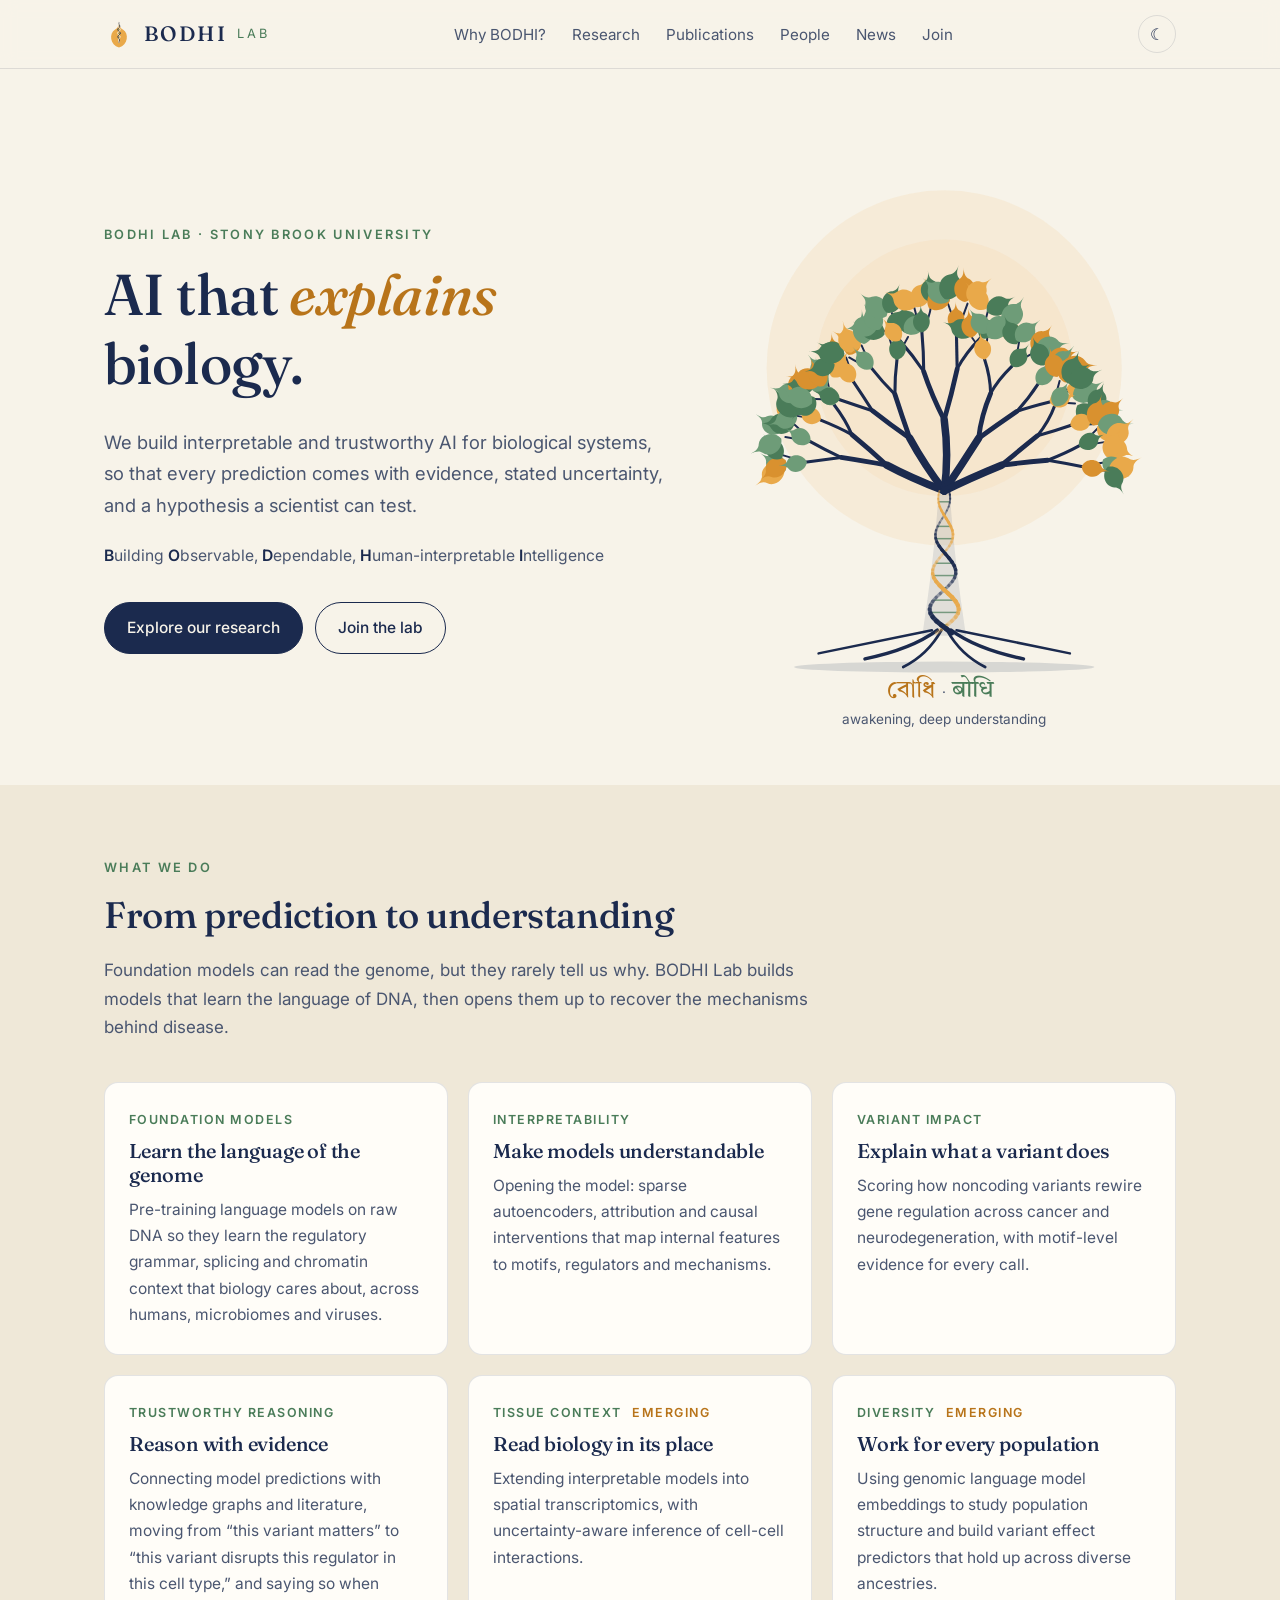
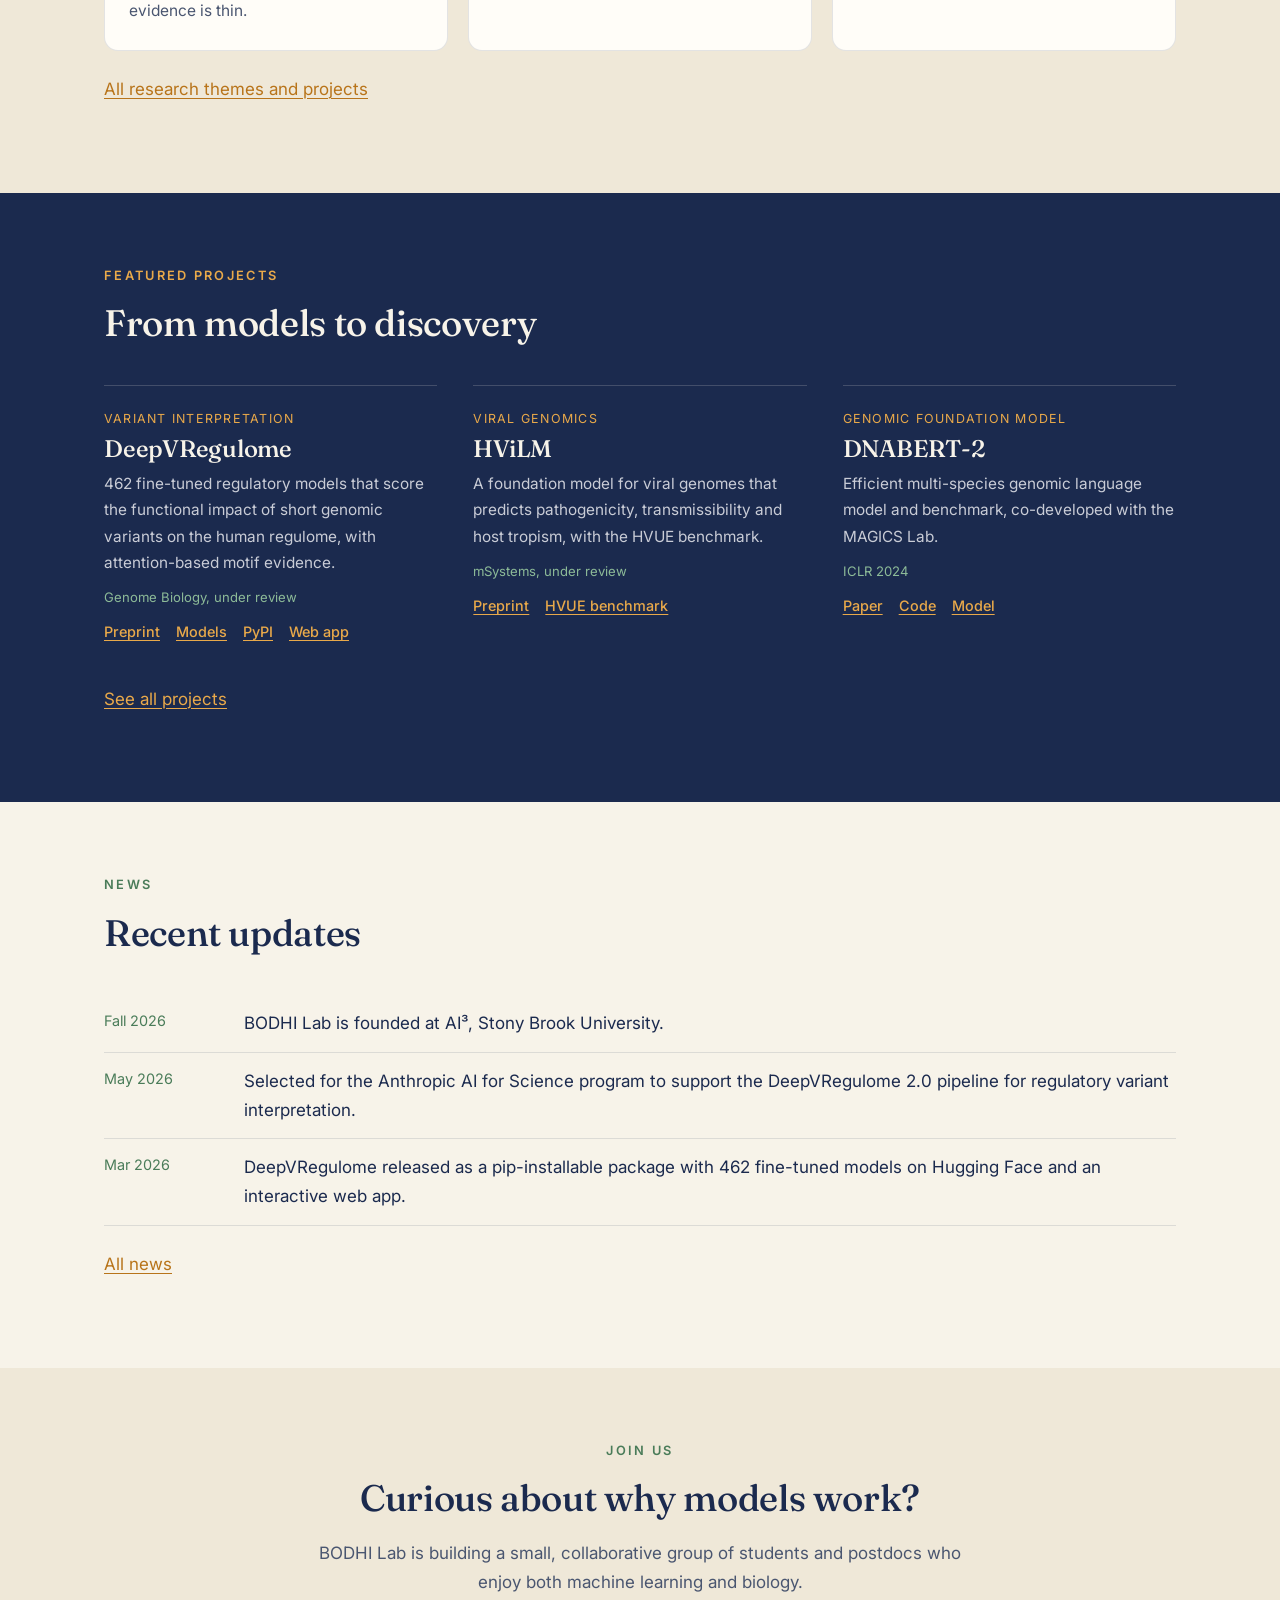
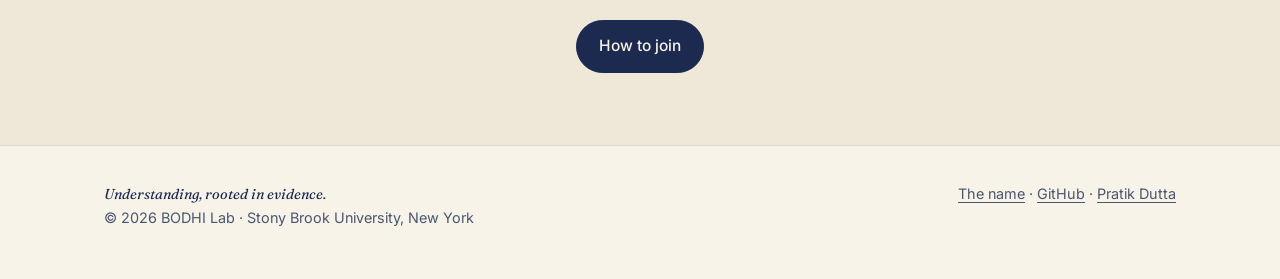
==== index-full.html @ 9eca7452 "temporary" ====
<!doctype html>
<html lang="en">
<head>
  <meta charset="utf-8">
  <meta name="viewport" content="width=device-width, initial-scale=1">
  <title>BODHI Lab · Interpretable and Trustworthy AI for Biomedicine</title>
  <meta name="description" content="BODHI Lab at Stony Brook University builds interpretable, trustworthy AI for biological systems, from genomic foundation models to evidence-based reasoning about disease.">
  <meta name="theme-color" content="#F7F3E9" media="(prefers-color-scheme: light)">
  <meta name="theme-color" content="#1B2A4E" media="(prefers-color-scheme: dark)">
  <meta property="og:title" content="BODHI Lab · Interpretable and Trustworthy AI for Biomedicine">
  <meta property="og:description" content="Interpretable and trustworthy AI for biomedicine.">
  <meta property="og:image" content="assets/img/logo-light.svg">
  <link rel="canonical" href="https://bodhiilab.github.io/">
  <meta property="og:url" content="https://bodhiilab.github.io/">
  <link rel="icon" href="assets/img/favicon.svg" type="image/svg+xml">
  <link rel="preconnect" href="https://fonts.googleapis.com">
  <link rel="preconnect" href="https://fonts.gstatic.com" crossorigin>
  <link href="https://fonts.googleapis.com/css2?family=Fraunces:ital,opsz,wght@0,9..144,400;0,9..144,500;1,9..144,400&family=Inter:wght@400;500;600&family=Tiro+Devanagari+Sanskrit&family=Tiro+Bangla&display=swap" rel="stylesheet">
  <link rel="stylesheet" href="assets/css/style.css">
  <script>
    try { var t = localStorage.getItem('bodhi-theme'); if (t) document.documentElement.setAttribute('data-theme', t); } catch (e) {}
  </script>
</head>
<body>
<a class="skip-link" href="#main">Skip to content</a>

<header class="site-header">
  <nav class="wrap nav" aria-label="Main">
    <a class="brand" href="index.html" aria-label="BODHI Lab home">
      <img src="assets/img/favicon.svg" alt="">
      <b>BODHI</b><span>LAB</span>
    </a>
    <ul class="nav-links" id="nav-links">
      <li><a href="name.html">Why BODHI?</a></li>
      <li><a href="research.html">Research</a></li>
      <li><a href="publications.html">Publications</a></li>
      <li><a href="people.html">People</a></li>
      <li><a href="news.html">News</a></li>
      <li><a href="join.html">Join</a></li>
    </ul>
    <div class="nav-tools">
      <button class="icon-btn" id="theme-btn" aria-label="Switch light or dark theme">&#9788;</button>
      <button class="icon-btn menu-btn" id="menu-btn" aria-label="Open menu" aria-expanded="false">&#9776;</button>
    </div>
  </nav>
</header>

<main id="main">
  <section class="hero">
    <div class="wrap hero-grid">
      <div>
        <div class="eyebrow">BODHI Lab · Stony Brook University</div>
        <h1>AI that <em>explains</em> biology.</h1>
        <p class="lede">We build interpretable and trustworthy AI for biological systems, so that every prediction comes with evidence, stated uncertainty, and a hypothesis a scientist can test.</p>
        <p class="acronym"><b>B</b>uilding <b>O</b>bservable, <b>D</b>ependable, <b>H</b>uman-interpretable <b>I</b>ntelligence</p>
        <div class="cta">
          <a class="btn primary" href="research.html">Explore our research</a>
          <a class="btn" href="join.html">Join the lab</a>
        </div>
      </div>
      <div class="tree-box">
        <noscript><img src="assets/img/logo-light.svg" alt="Bodhi tree whose trunk is a DNA double helix"></noscript>
        <svg id="bodhi-tree" role="img" aria-label="Bodhi tree whose trunk is a revolving DNA double helix."></svg>
        <p class="tree-caption"><span class="glyph-line"><span class="bn glyph">বোধি</span> · <span class="deva glyph green">बोधि</span></span>awakening, deep understanding</p>
      </div>
    </div>
  </section>

  <section class="alt">
    <div class="wrap">
      <div class="section-head reveal">
        <div class="eyebrow">What we do</div>
        <h2>From prediction to understanding</h2>
        <p>Foundation models can read the genome, but they rarely tell us why. BODHI Lab builds models that learn the language of DNA, then opens them up to recover the mechanisms behind disease.</p>
      </div>
      <div class="cards three" id="themes" data-compact="true"></div>
      <p class="more reveal"><a href="research.html">All research themes and projects</a></p>
    </div>
  </section>

  <section class="band">
    <div class="wrap">
      <div class="section-head reveal">
        <div class="eyebrow">Featured projects</div>
        <h2>From models to discovery</h2>
      </div>
      <div class="projects" id="projects-grid" data-limit="3"></div>
      <p class="more reveal"><a class="on-band" href="research.html#projects">See all projects</a></p>
    </div>
  </section>

  <section>
    <div class="wrap">
      <div class="section-head reveal">
        <div class="eyebrow">News</div>
        <h2>Recent updates</h2>
      </div>
      <ul class="news reveal" id="news-list" data-limit="3"></ul>
      <p class="more"><a href="news.html">All news</a></p>
    </div>
  </section>

  <section class="join alt">
    <div class="wrap reveal">
      <div class="eyebrow">Join us</div>
      <h2>Curious about why models work?</h2>
      <p>BODHI Lab is building a small, collaborative group of students and postdocs who enjoy both machine learning and biology.</p>
      <a class="btn primary" href="join.html">How to join</a>
    </div>
  </section>

</main>

<footer>
  <div class="wrap foot">
    <div><span class="motto">Understanding, rooted in evidence.</span><br>&copy; <span id="year"></span> BODHI Lab · Stony Brook University, New York</div>
    <div><a href="name.html">The name</a> · <a href="https://github.com/BodhiiLab">GitHub</a> · <a href="https://duttaprat.github.io/">Pratik Dutta</a></div>
  </div>
</footer>

<script src="assets/js/bodhi-tree.js"></script>
<script src="assets/js/main.js"></script>
</body>
</html>
---- assets/css/style.css ----
/* BODHI Lab: Bodhi Dawn palette */
:root {
  --indigo: #1B2A4E;
  --saffron: #E9A94A;
  --green: #4A7C59;
  --cream: #F7F3E9;

  --bg: var(--cream);
  --bg-soft: #EFE8D8;
  --card: #FFFDF8;
  --text: var(--indigo);
  --text-soft: #4A5670;
  --accent: #B8741A;          /* saffron darkened for readable links on cream */
  --accent-fill: var(--saffron);
  --leaf: var(--green);
  --line: rgba(27, 42, 78, 0.12);

  --serif: "Fraunces", Georgia, "Times New Roman", serif;
  --sans: "Inter", system-ui, -apple-system, "Segoe UI", sans-serif;
  --deva: "Tiro Devanagari Sanskrit", "Noto Serif Devanagari", serif;
  --max: 1120px;
  --radius: 14px;
}
:root[data-theme="dark"] {
  --bg: var(--indigo);
  --bg-soft: #22335C;
  --card: #213158;
  --text: var(--cream);
  --text-soft: #C9CCD6;
  --accent: var(--saffron);
  --leaf: #8DBB98;
  --line: rgba(247, 243, 233, 0.14);
}
@media (prefers-color-scheme: dark) {
  :root:not([data-theme="light"]) {
    --bg: var(--indigo);
    --bg-soft: #22335C;
    --card: #213158;
    --text: var(--cream);
    --text-soft: #C9CCD6;
    --accent: var(--saffron);
    --leaf: #8DBB98;
    --line: rgba(247, 243, 233, 0.14);
  }
}

* { box-sizing: border-box; }
html { scroll-behavior: smooth; }
body {
  margin: 0; background: var(--bg); color: var(--text);
  font-family: var(--sans); font-size: 17px; line-height: 1.7;
  -webkit-font-smoothing: antialiased;
}
img, svg { max-width: 100%; }
a { color: var(--accent); text-decoration-thickness: 1px; text-underline-offset: 3px; }
a:hover { color: var(--text); }
h1, h2, h3 { font-family: var(--serif); font-weight: 500; line-height: 1.2; margin: 0 0 0.5em; letter-spacing: -0.01em; }
h1 { font-size: clamp(2.2rem, 5vw, 3.6rem); }
h2 { font-size: clamp(1.7rem, 3vw, 2.3rem); }
h3 { font-size: 1.25rem; }
p { margin: 0 0 1em; }
.wrap { max-width: var(--max); margin: 0 auto; padding: 0 24px; }
.deva { font-family: var(--deva); }
.eyebrow { font-size: 0.8rem; letter-spacing: 0.18em; text-transform: uppercase; color: var(--leaf); font-weight: 600; margin-bottom: 0.9rem; }

/* Header */
.site-header {
  position: sticky; top: 0; z-index: 10;
  background: color-mix(in srgb, var(--bg) 88%, transparent);
  backdrop-filter: blur(8px); border-bottom: 1px solid var(--line);
}
.nav { display: flex; align-items: center; justify-content: space-between; height: 68px; gap: 16px; }
.brand { display: flex; align-items: center; gap: 10px; text-decoration: none; color: var(--text); }
.brand img { width: 30px; height: 30px; }
.brand b { font-family: var(--serif); font-weight: 500; font-size: 1.3rem; letter-spacing: 0.12em; }
.brand span { font-size: 0.8rem; letter-spacing: 0.2em; color: var(--leaf); }
.nav-links { display: flex; gap: 26px; list-style: none; margin: 0; padding: 0; }
.nav-links a { color: var(--text-soft); text-decoration: none; font-size: 0.95rem; }
.nav-links a:hover { color: var(--text); }
.nav-tools { display: flex; align-items: center; gap: 8px; }
.icon-btn {
  width: 38px; height: 38px; border-radius: 50%; border: 1px solid var(--line);
  background: transparent; color: var(--text); cursor: pointer; font-size: 1rem;
  display: inline-flex; align-items: center; justify-content: center;
}
.menu-btn { display: none; }

/* Hero */
.hero { padding: 64px 0 40px; overflow: hidden; }
.hero-grid { display: grid; grid-template-columns: 1.1fr 0.9fr; align-items: center; gap: 40px; }
.hero h1 em { font-style: italic; color: var(--accent); }
.hero .lede { font-size: 1.15rem; color: var(--text-soft); max-width: 34em; }
.acronym { margin: 1.4rem 0 2rem; font-size: 0.98rem; color: var(--text-soft); }
.acronym b { color: var(--text); font-weight: 600; }
.cta { display: flex; flex-wrap: wrap; gap: 12px; }
.btn {
  display: inline-block; padding: 12px 22px; border-radius: 999px; text-decoration: none;
  font-weight: 500; font-size: 0.97rem; border: 1px solid var(--text); color: var(--text);
}
.btn.primary { background: var(--indigo); color: var(--cream); border-color: var(--indigo); }
:root[data-theme="dark"] .btn.primary { background: var(--saffron); color: var(--indigo); border-color: var(--saffron); }
@media (prefers-color-scheme: dark) { :root:not([data-theme="light"]) .btn.primary { background: var(--saffron); color: var(--indigo); border-color: var(--saffron); } }
.btn:hover { transform: translateY(-1px); }
.tree-box { position: relative; }
.tree-box svg { width: 100%; height: auto; display: block; }
.tree-caption { text-align: center; font-size: 0.85rem; color: var(--text-soft); margin-top: -6px; }
.tree-caption .deva { font-size: 1.05rem; color: var(--accent); margin-right: 6px; }

/* Sections */
section { padding: 72px 0; }
.section-head { max-width: 44em; margin-bottom: 40px; }
.section-head p { color: var(--text-soft); }
.alt { background: var(--bg-soft); }

.cards { display: grid; grid-template-columns: repeat(auto-fit, minmax(240px, 1fr)); gap: 20px; }
.card {
  background: var(--card); border: 1px solid var(--line); border-radius: var(--radius);
  padding: 26px 24px;
}
.card .num { font-family: var(--serif); color: var(--accent); font-size: 0.95rem; letter-spacing: 0.1em; }
.card p { color: var(--text-soft); font-size: 0.97rem; margin: 0; }
.card .tags { margin-top: 14px; display: flex; flex-wrap: wrap; gap: 6px; }
.tag { font-size: 0.75rem; padding: 3px 10px; border-radius: 999px; background: var(--bg-soft); color: var(--leaf); border: 1px solid var(--line); }

/* Name story */
.story { display: grid; grid-template-columns: 0.8fr 1.2fr; gap: 48px; align-items: start; }
.story-glyph { font-family: var(--deva); font-size: clamp(4rem, 10vw, 7rem); line-height: 1; color: var(--accent); }
.story-glyph small { display: block; font-family: var(--serif); font-size: 1rem; color: var(--text-soft); margin-top: 12px; font-style: italic; }
.palette { display: flex; gap: 10px; margin-top: 22px; flex-wrap: wrap; }
.swatch { display: flex; align-items: center; gap: 8px; font-size: 0.82rem; color: var(--text-soft); }
.swatch i { width: 18px; height: 18px; border-radius: 50%; border: 1px solid var(--line); display: inline-block; }

/* Outputs list */
.outputs { list-style: none; margin: 0; padding: 0; border-top: 1px solid var(--line); }
.outputs li { display: grid; grid-template-columns: 170px 1fr auto; gap: 20px; padding: 18px 0; border-bottom: 1px solid var(--line); align-items: baseline; }
.outputs .name { font-family: var(--serif); font-size: 1.15rem; }
.outputs .desc { color: var(--text-soft); font-size: 0.97rem; }
.outputs .venue { font-size: 0.82rem; color: var(--leaf); white-space: nowrap; }

/* People */
.people { display: grid; grid-template-columns: repeat(auto-fit, minmax(260px, 1fr)); gap: 20px; }
.person { display: flex; gap: 18px; align-items: center; }
.avatar {
  width: 72px; height: 72px; border-radius: 50%; flex: none;
  background: var(--indigo); color: var(--saffron); display: flex; align-items: center; justify-content: center;
  font-family: var(--serif); font-size: 1.5rem;
}
.person.open .avatar { background: transparent; border: 1.5px dashed var(--accent); color: var(--accent); }
.person h3 { margin: 0; }
.person p { margin: 2px 0 0; font-size: 0.93rem; color: var(--text-soft); }

/* News */
.news { list-style: none; padding: 0; margin: 0; }
.news li { display: grid; grid-template-columns: 120px 1fr; gap: 20px; padding: 14px 0; border-bottom: 1px solid var(--line); }
.news time { color: var(--leaf); font-size: 0.9rem; }

/* Join */
.join { text-align: center; }
.join p { max-width: 38em; margin: 0 auto 1.4em; color: var(--text-soft); }

/* Footer */
footer { border-top: 1px solid var(--line); padding: 36px 0 48px; font-size: 0.9rem; color: var(--text-soft); }
.foot { display: flex; justify-content: space-between; flex-wrap: wrap; gap: 16px; }
footer a { color: var(--text-soft); }

/* Motion */
.reveal { opacity: 0; transform: translateY(14px); transition: opacity 0.7s ease, transform 0.7s ease; }
.reveal.in { opacity: 1; transform: none; }
@media (prefers-reduced-motion: reduce) { .reveal { opacity: 1; transform: none; transition: none; } html { scroll-behavior: auto; } }

/* Responsive */
@media (max-width: 860px) {
  .hero-grid, .story { grid-template-columns: 1fr; }
  .tree-box { max-width: 380px; margin: 0 auto; order: -1; }
  .hero { padding-top: 32px; }
  .outputs li { grid-template-columns: 1fr; gap: 4px; }
  .news li { grid-template-columns: 1fr; gap: 2px; }
  .menu-btn { display: inline-flex; }
  .nav-links {
    display: none; position: absolute; top: 68px; left: 0; right: 0; flex-direction: column; gap: 0;
    background: var(--bg); border-bottom: 1px solid var(--line); padding: 8px 24px 16px;
  }
  .nav-links.open { display: flex; }
  .nav-links a { display: block; padding: 10px 0; }
}

/* Glyphs: single saffron colour (darker saffron on cream for contrast) */
.bn { font-family: "Tiro Bangla", "Noto Serif Bengali", serif; }
.glyph.green { color: var(--leaf); }
.glyph { color: var(--accent); display: inline-block; padding: 0.12em 0.1em; line-height: 1.3; }
.tree-caption .glyph { font-size: 1.5rem; }
.tree-caption .glyph-line { display: block; margin-bottom: -2px; }

/* Name page */
.name-hero { padding: 72px 0 24px; text-align: center; }
.glyphs { display: flex; justify-content: center; align-items: baseline; gap: 28px; flex-wrap: wrap; line-height: 1.25; }
.glyphs .deva, .glyphs .bn { font-size: clamp(4rem, 12vw, 7.5rem); }
.glyphs .sep { font-size: 2rem; color: var(--text-soft); }
.name-hero .gloss { font-family: var(--serif); font-style: italic; color: var(--text-soft); margin-top: 8px; }
.prose { max-width: 42em; margin: 0 auto; }
.prose h2 { margin-top: 0.4em; }
.prose p { color: var(--text-soft); }
.prose p b, .prose p em { color: var(--text); }
.layer { display: grid; grid-template-columns: 56px 1fr; gap: 18px; padding: 26px 0; border-bottom: 1px solid var(--line); }
.layer:last-child { border-bottom: 0; }
.layer .n { font-family: var(--serif); font-size: 2rem; color: var(--accent); line-height: 1; }
.layer h3 { margin-bottom: 0.3em; }
.mark-row { display: grid; grid-template-columns: 260px 1fr; gap: 32px; align-items: center; }
@media (max-width: 860px) { .mark-row { grid-template-columns: 1fr; } .mark-row svg { max-width: 260px; margin: 0 auto; display: block; } }

/* ===== Merge additions: projects, publications, PI card, tree controls ===== */
.skip-link { position: absolute; left: -999px; top: 8px; z-index: 50; background: var(--indigo); color: var(--cream); padding: 8px 14px; border-radius: 8px; }
.skip-link:focus { left: 12px; }
section[id] { scroll-margin-top: 72px; }

.cards.three { grid-template-columns: repeat(auto-fit, minmax(300px, 1fr)); }
.card .label { font-size: 0.78rem; letter-spacing: 0.12em; text-transform: uppercase; color: var(--leaf); font-weight: 600; margin-bottom: 8px; }
.card .emerging { color: var(--accent); margin-left: 6px; }

/* Indigo band for projects (works in both themes) */
.band { background: #1B2A4E; color: #F7F3E9; }
:root[data-theme="dark"] .band { background: #14203D; }
@media (prefers-color-scheme: dark) { :root:not([data-theme="light"]) .band { background: #14203D; } }
.band .eyebrow { color: #E9A94A; }
.band .section-head p { color: #C9CCD6; }
.projects { display: grid; grid-template-columns: repeat(auto-fit, minmax(300px, 1fr)); gap: 0 36px; }
.project { border-top: 1px solid rgba(247, 243, 233, 0.18); padding: 22px 0 28px; }
.project .kind { font-size: 0.78rem; letter-spacing: 0.1em; text-transform: uppercase; color: #E9A94A; margin-bottom: 6px; }
.project h3 { font-size: 1.5rem; color: #F7F3E9; margin-bottom: 0.3em; }
.project p { color: #C9CCD6; font-size: 0.96rem; margin-bottom: 10px; }
.project .status { font-size: 0.82rem; color: #8DBB98; }
.plinks { display: flex; flex-wrap: wrap; gap: 6px 16px; margin-top: 12px; }
.plinks a { font-size: 0.9rem; font-weight: 500; }
.band .plinks a { color: #E9A94A; }
.band .plinks a:hover { color: #F7F3E9; }

/* Publications */
.pubs { list-style: none; margin: 0; padding: 0; border-top: 1px solid var(--line); }
.pubs li { display: grid; grid-template-columns: 170px 1fr auto; gap: 24px; padding: 22px 0; border-bottom: 1px solid var(--line); align-items: start; }
.pmeta { display: flex; flex-direction: column; gap: 2px; font-size: 0.85rem; color: var(--text-soft); }
.pyear { font-family: var(--serif); font-size: 1.5rem; color: var(--accent); line-height: 1.1; }
.pstatus { color: var(--leaf); font-size: 0.8rem; }
.pubs h3 { font-size: 1.12rem; margin-bottom: 0.35em; }
.pubs h3 a { color: var(--text); text-decoration: none; }
.pubs h3 a:hover { color: var(--accent); }
.pubs p { margin: 0; font-size: 0.92rem; color: var(--text-soft); }
.pubs p b { color: var(--text); font-weight: 600; }
.pread { font-size: 0.88rem; font-weight: 500; white-space: nowrap; }
.more { margin-top: 24px; }

/* PI card */
.people { grid-template-columns: 1fr; }
.pi { display: grid; grid-template-columns: 220px 1fr; gap: 32px; align-items: start; }
.pi img { width: 100%; height: auto; border-radius: 12px; display: block; aspect-ratio: 4 / 5; object-fit: cover; }
.pi .role { color: var(--text-soft); font-size: 0.95rem; }
.pi p { color: var(--text-soft); }
.person.open { max-width: 520px; text-decoration: none; color: inherit; }

/* Tree controls */
.tree-controls { display: flex; justify-content: center; gap: 8px; margin: 2px 0 6px; }
.chip { font: inherit; font-size: 0.85rem; padding: 6px 16px; border-radius: 999px; border: 1px solid var(--line); background: var(--card); color: var(--text); cursor: pointer; }
.chip:hover { border-color: var(--accent); color: var(--accent); }
.chip:focus-visible, .btn:focus-visible, .icon-btn:focus-visible { outline: 2px solid var(--accent); outline-offset: 2px; }

.motto { font-family: var(--serif); font-style: italic; color: var(--text); }
.join .email a { font-size: 1.05rem; }

@media (max-width: 860px) {
  .pubs li { grid-template-columns: 1fr; gap: 6px; }
  .pmeta { flex-direction: row; flex-wrap: wrap; gap: 4px 12px; align-items: baseline; }
  .pi { grid-template-columns: 1fr; }
  .pi img { max-width: 260px; }
}

/* ===== Multi-page ===== */
.page-head { padding: 64px 0 8px; }
.page-head .lede { font-size: 1.12rem; color: var(--text-soft); max-width: 42em; }
section.tight { padding-top: 32px; }
.nav-links a[aria-current="page"] { color: var(--text); text-decoration: underline; text-decoration-color: var(--accent); text-decoration-thickness: 2px; text-underline-offset: 8px; }
.band a.on-band { color: #E9A94A; }
.band .more { margin-top: 12px; }
.join-cta { text-align: center; margin-top: 40px; }
.join-cta p { color: var(--text-soft); }

/* ===== Name page: three roots, maps, motto ===== */
.name-hero .eyebrow, .name-hero .gloss { color: var(--text); }
.roots { display: grid; grid-template-columns: repeat(3, minmax(0, 1fr)); gap: 24px; }
.root-card { background: var(--card); border: 1px solid var(--line); border-radius: var(--radius); padding: 22px 24px 26px; }
.root-card figure { margin: 0 0 14px; background: var(--bg-soft); border-radius: 10px; padding: 12px 12px 6px; }
.root-card figcaption { text-align: center; font-size: 0.78rem; letter-spacing: 0.12em; text-transform: uppercase; color: var(--text-soft); margin-top: 2px; }
.root-card .label { font-size: 0.78rem; letter-spacing: 0.12em; text-transform: uppercase; color: var(--leaf); font-weight: 600; margin-bottom: 6px; }
.root-card p { color: var(--text-soft); font-size: 0.96rem; }
.root-card p b, .root-card p em { color: var(--text); }
svg.map { width: 100%; height: auto; display: block; }
.map-hi-saffron { fill: #E9A94A; fill-opacity: 0.85; stroke: #B8741A; stroke-width: 1; }
.map-hi-green { fill: #4A7C59; fill-opacity: 0.8; stroke: #35603F; stroke-width: 1; }
.map-dot { fill: var(--text); }
.map-label { font: 500 14px var(--sans); fill: var(--text); stroke: var(--bg-soft); stroke-width: 3px; paint-order: stroke; }
.sci-a { fill: none; stroke: #1B2A4E; stroke-width: 2.4; stroke-linecap: round; }
.sci-b { fill: none; stroke: #E9A94A; stroke-width: 2.4; stroke-linecap: round; }
.sci-rung { stroke: #4A7C59; stroke-width: 1.2; opacity: 0.8; }
.sci-edge { stroke: var(--text-soft); stroke-width: 0.7; opacity: 0.35; }
.sci-hot { fill: none; stroke: #E9A94A; stroke-width: 2.6; stroke-linecap: round; stroke-linejoin: round; }
.sci-node { fill: var(--card); stroke: var(--text-soft); stroke-width: 1.2; }
.sci-node-hot { fill: #E9A94A; stroke: #B8741A; stroke-width: 1.2; }
.sci-leaf { fill: #4A7C59; }
.sci-vein { stroke: #F7F3E9; stroke-width: 1.2; opacity: 0.8; }
:root[data-theme="dark"] .sci-a { stroke: #F7F3E9; }
@media (prefers-color-scheme: dark) { :root:not([data-theme="light"]) .sci-a { stroke: #F7F3E9; } }

.motto-sec { padding: 56px 0 72px; text-align: center; border-top: 1px solid var(--line); }
.motto-sec blockquote { margin: 0 auto; max-width: 40em; }
.motto-sec .sk { font-size: clamp(1.6rem, 3.4vw, 2.3rem); color: var(--accent); margin: 0 0 6px; line-height: 1.4; }
.motto-sec .translit { font-family: var(--serif); font-style: italic; color: var(--text-soft); margin: 0 0 10px; }
.motto-sec .trans { font-family: var(--serif); font-size: 1.35rem; color: var(--text); margin: 0 0 12px; }
.motto-sec footer { font-size: 0.85rem; color: var(--leaf); border: 0; padding: 0; }
.motto-note { max-width: 38em; margin: 24px auto 0; color: var(--text-soft); }

@media (max-width: 960px) { .roots { grid-template-columns: 1fr; max-width: 560px; margin: 0 auto; } }
.name-title { margin: 0 0 4px; }
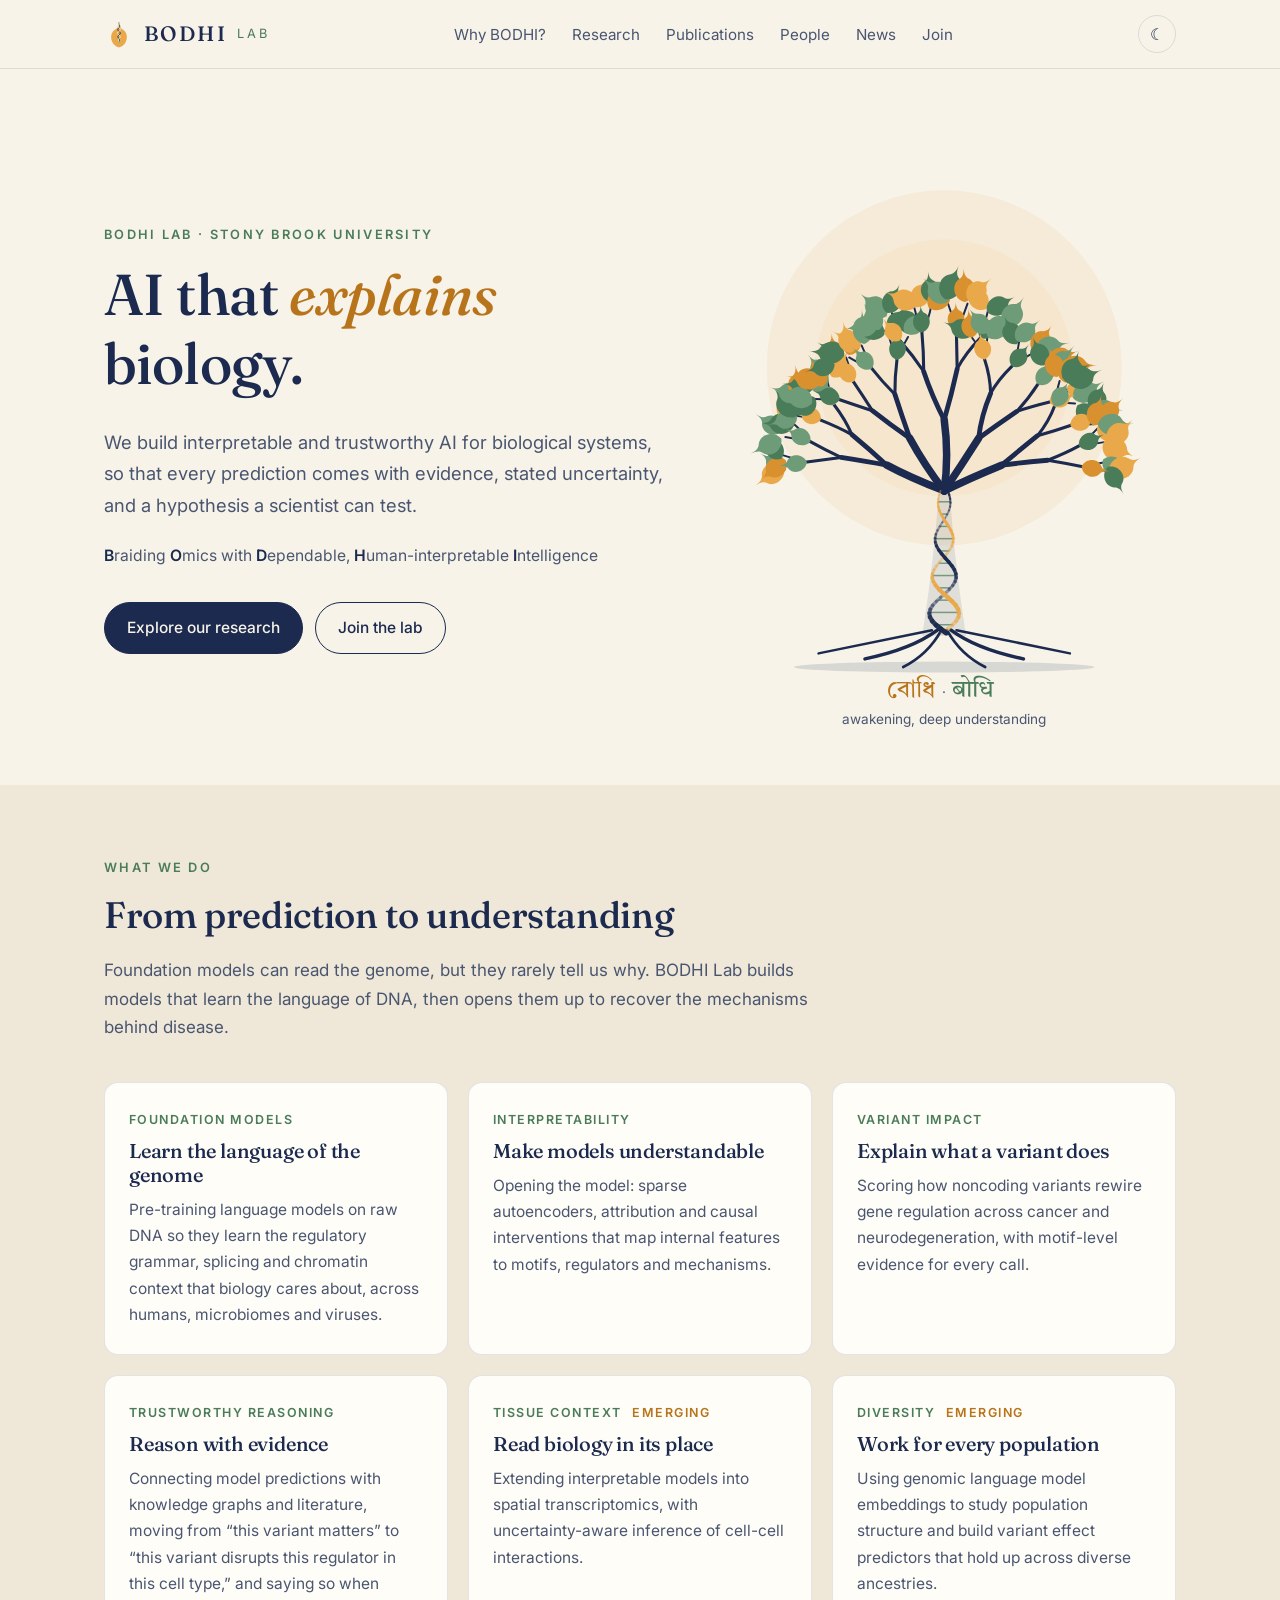
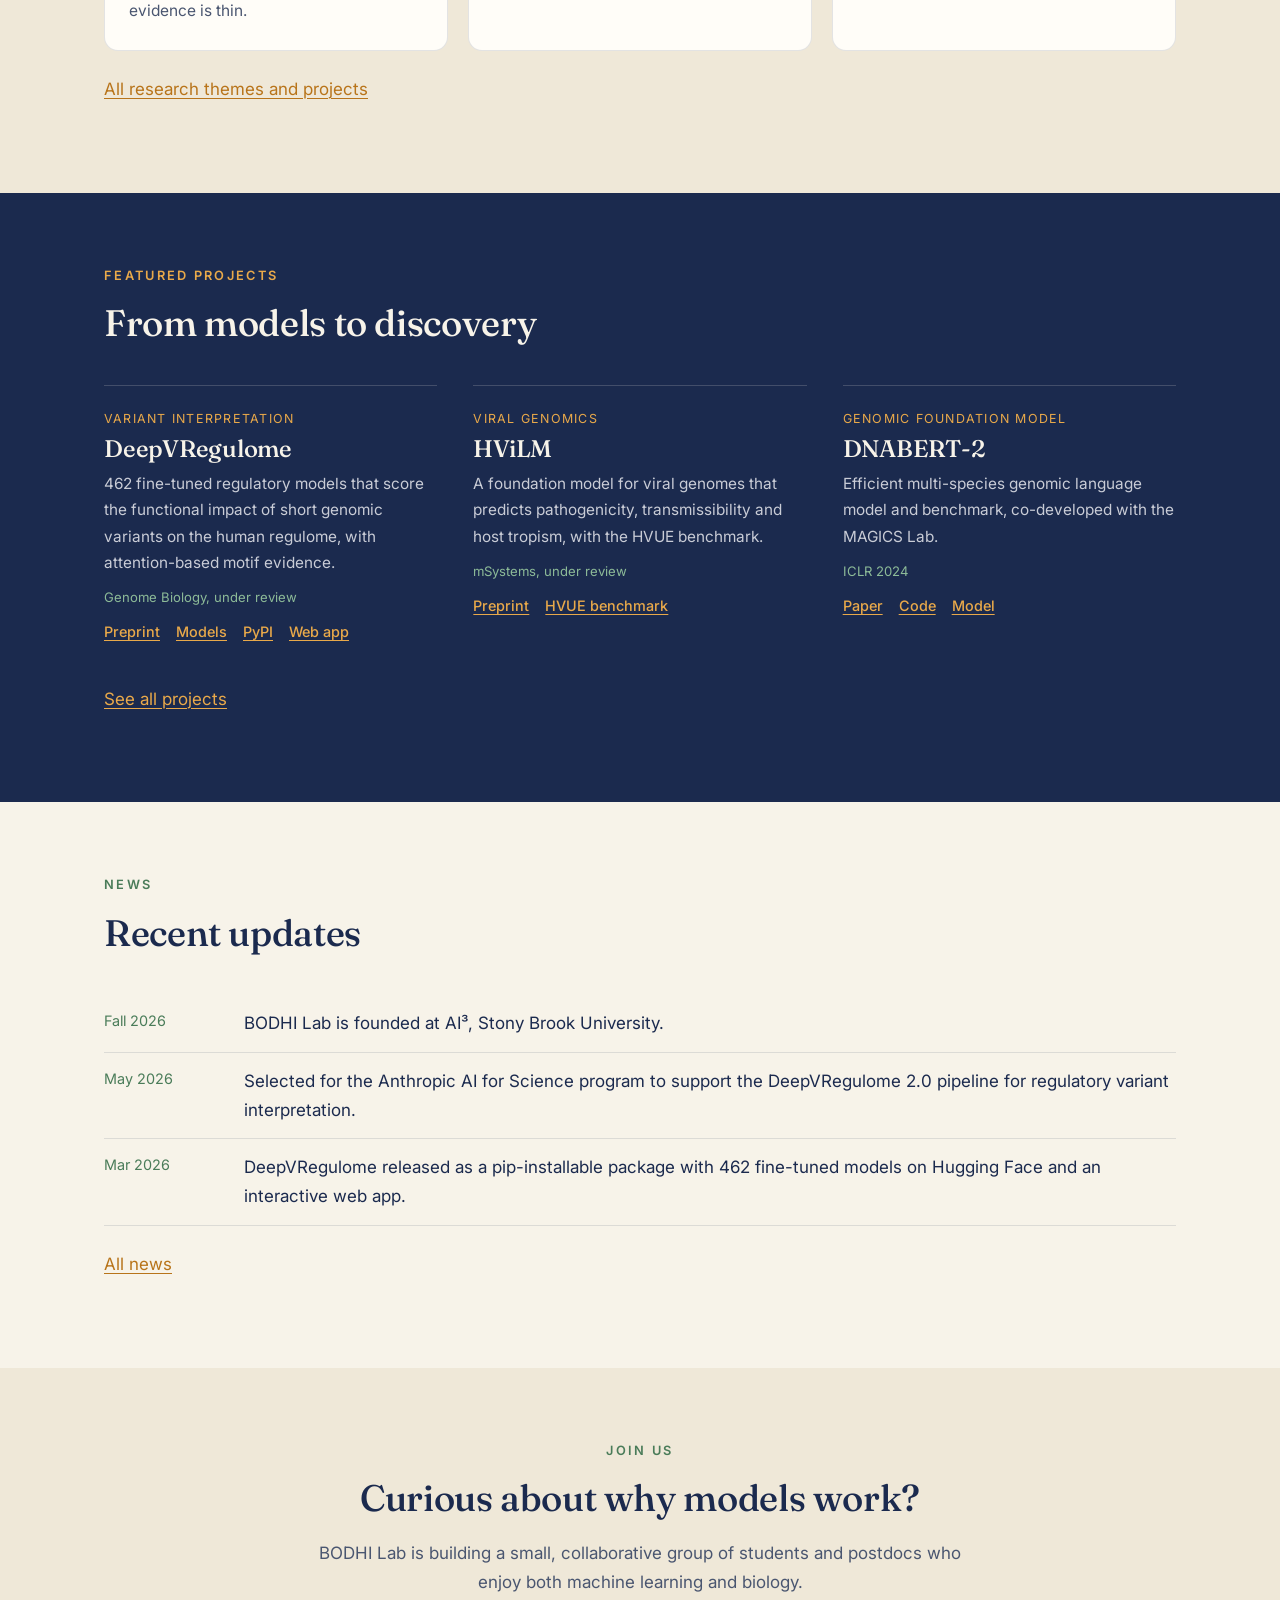
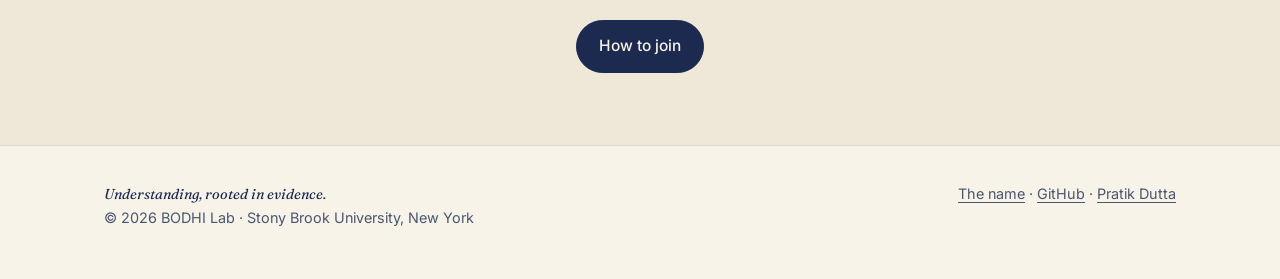
==== commit bf7dc00d: "name change" ====
--- a/index-full.html
+++ b/index-full.html
@@ -52,7 +52,7 @@
         <div class="eyebrow">BODHI Lab · Stony Brook University</div>
         <h1>AI that <em>explains</em> biology.</h1>
         <p class="lede">We build interpretable and trustworthy AI for biological systems, so that every prediction comes with evidence, stated uncertainty, and a hypothesis a scientist can test.</p>
-        <p class="acronym"><b>B</b>uilding <b>O</b>bservable, <b>D</b>ependable, <b>H</b>uman-interpretable <b>I</b>ntelligence</p>
+        <p class="acronym"><b>B</b>raiding <b>O</b>mics with <b>D</b>ependable, <b>H</b>uman-interpretable <b>I</b>ntelligence</p>
         <div class="cta">
           <a class="btn primary" href="research.html">Explore our research</a>
           <a class="btn" href="join.html">Join the lab</a>
